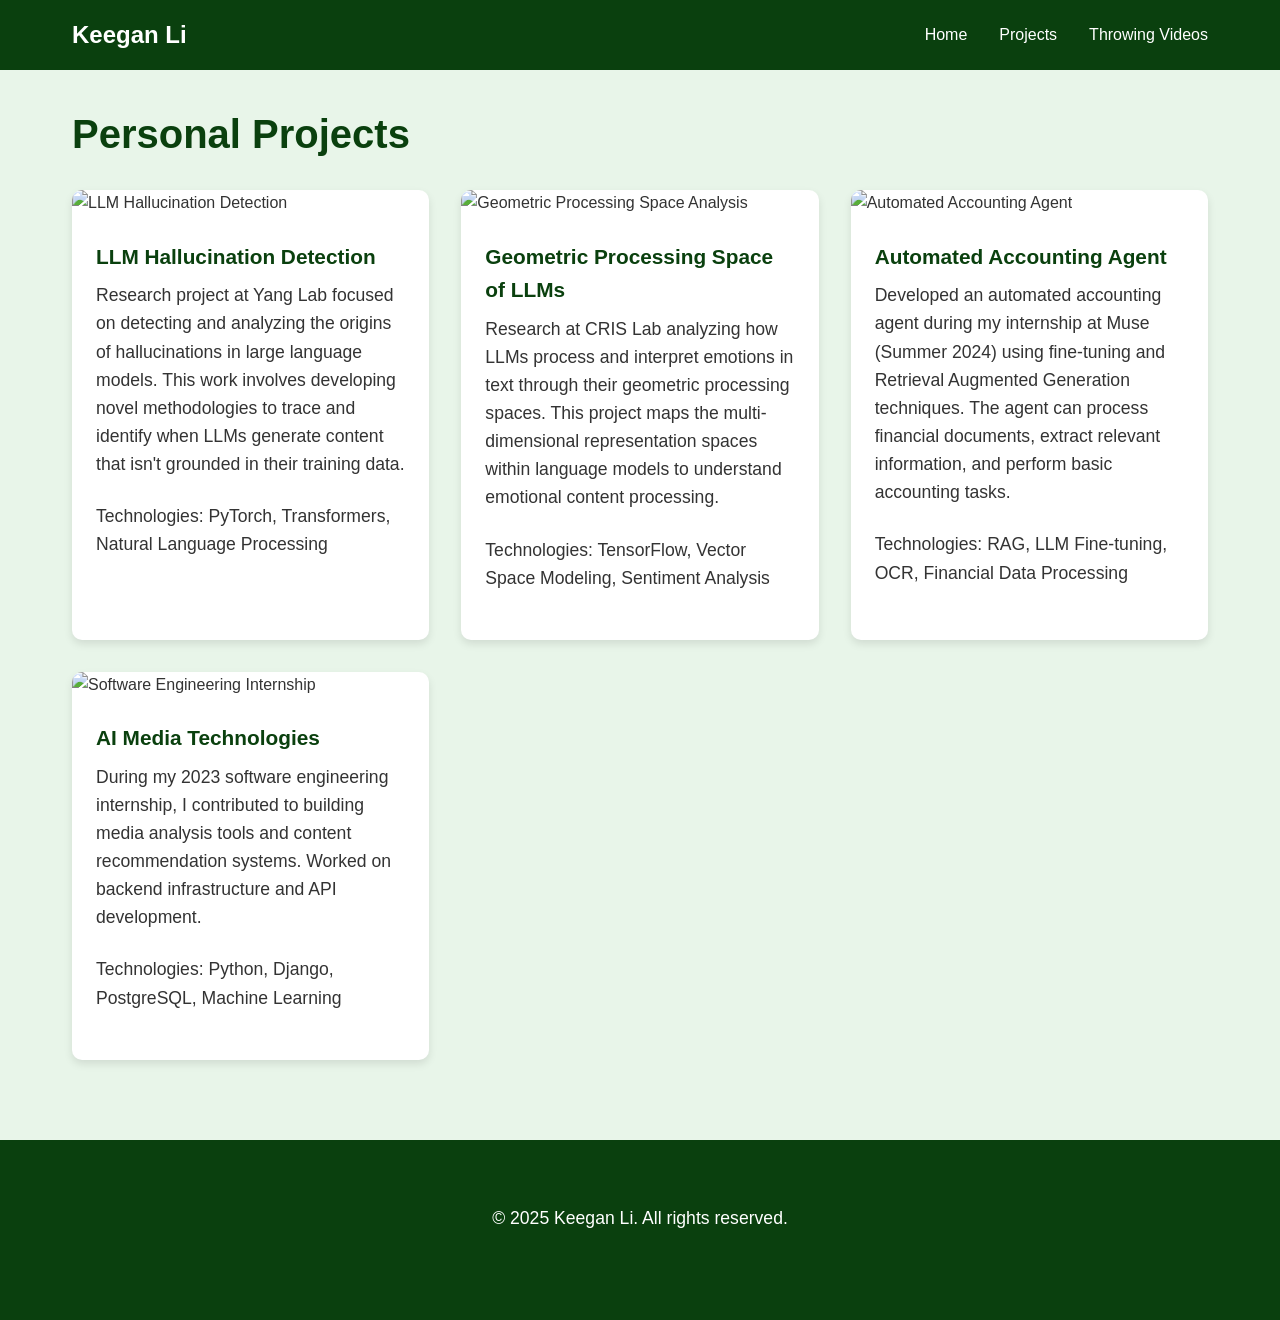
==== projects.html @ 34dee55e "first commit" ====
<!DOCTYPE html>
<html lang="en">
<head>
    <meta charset="UTF-8">
    <meta name="viewport" content="width=device-width, initial-scale=1.0">
    <title>Keegan Li - Projects</title>
    <link rel="stylesheet" href="css/styles.css">
</head>
<body>
    <!-- Navigation -->
    <nav>
        <div class="navbar">
            <a href="index.html" class="logo">Keegan Li</a>
            <ul class="nav-links">
                <li><a href="index.html">Home</a></li>
                <li><a href="projects.html">Projects</a></li>
                <li><a href="videos.html">Throwing Videos</a></li>
            </ul>
        </div>
    </nav>
    
    <!-- Projects Section -->
    <section class="container">
        <h1>Personal Projects</h1>
        <div class="projects-grid">
            <div class="project-card">
                <img src="/api/placeholder/400/200" alt="LLM Hallucination Detection" class="project-img">
                <div class="project-content">
                    <h3>LLM Hallucination Detection</h3>
                    <p>Research project at Yang Lab focused on detecting and analyzing the origins of hallucinations in large language models. This work involves developing novel methodologies to trace and identify when LLMs generate content that isn't grounded in their training data.</p>
                    <p>Technologies: PyTorch, Transformers, Natural Language Processing</p>
                </div>
            </div>
            <div class="project-card">
                <img src="/api/placeholder/400/200" alt="Geometric Processing Space Analysis" class="project-img">
                <div class="project-content">
                    <h3>Geometric Processing Space of LLMs</h3>
                    <p>Research at CRIS Lab analyzing how LLMs process and interpret emotions in text through their geometric processing spaces. This project maps the multi-dimensional representation spaces within language models to understand emotional content processing.</p>
                    <p>Technologies: TensorFlow, Vector Space Modeling, Sentiment Analysis</p>
                </div>
            </div>
            <div class="project-card">
                <img src="/api/placeholder/400/200" alt="Automated Accounting Agent" class="project-img">
                <div class="project-content">
                    <h3>Automated Accounting Agent</h3>
                    <p>Developed an automated accounting agent during my internship at Muse (Summer 2024) using fine-tuning and Retrieval Augmented Generation techniques. The agent can process financial documents, extract relevant information, and perform basic accounting tasks.</p>
                    <p>Technologies: RAG, LLM Fine-tuning, OCR, Financial Data Processing</p>
                </div>
            </div>
            <div class="project-card">
                <img src="/api/placeholder/400/200" alt="Software Engineering Internship" class="project-img">
                <div class="project-content">
                    <h3>AI Media Technologies</h3>
                    <p>During my 2023 software engineering internship, I contributed to building media analysis tools and content recommendation systems. Worked on backend infrastructure and API development.</p>
                    <p>Technologies: Python, Django, PostgreSQL, Machine Learning</p>
                </div>
            </div>
        </div>
    </section>
    
    <!-- Footer -->
    <footer>
        <div class="container">
            <p>&copy; 2025 Keegan Li. All rights reserved.</p>
        </div>
    </footer>
</body>
</html>
---- css/styles.css ----
/* Global Styles */
:root {
    --light-green: #e8f5e9; /* Lighter green */
    --medium-green: #bef4c0;
    --dark-green: #0a400e; /* Darker green */
    --text-dark: #333;
    --text-light: #fff;
}

* {
    margin: 0;
    padding: 0;
    box-sizing: border-box;
    font-family: 'Segoe UI', Tahoma, Geneva, Verdana, sans-serif;
}

body {
    background-color: var(--light-green);
    color: var(--text-dark);
    line-height: 1.6;
}

.container {
    max-width: 1200px;
    margin: 0 auto;
    padding: 2rem;
}

/* Navbar Styles */
nav {
    background-color: var(--dark-green);
    padding: 1rem 0;
    position: sticky;
    top: 0;
    z-index: 100;
}

.navbar {
    display: flex;
    justify-content: space-between;
    align-items: center;
    max-width: 1200px;
    margin: 0 auto;
    padding: 0 2rem;
}

.logo {
    font-size: 1.5rem;
    font-weight: bold;
    color: var(--text-light);
    text-decoration: none;
}

.nav-links {
    display: flex;
    list-style: none;
}

.nav-links li {
    margin-left: 2rem;
}

.nav-links a {
    color: var(--text-light);
    text-decoration: none;
    font-weight: 500;
    transition: color 0.3s;
}

.nav-links a:hover {
    color: var(--medium-green);
}

/* Section Styles */
section {
    padding: 3rem 0;
}

h1 {
    font-size: 2.5rem;
    margin-bottom: 1.5rem;
    color: var(--dark-green);
}

h2 {
    font-size: 2rem;
    margin-bottom: 1rem;
    color: var(--dark-green);
}

p {
    margin-bottom: 1.5rem;
    font-size: 1.1rem;
}

/* Home Page Styles */
.profile {
    display: flex;
    align-items: flex-start;
    gap: 2rem;
    margin-bottom: 2rem;
}

.profile-img {
    width: 250px;
    height: 250px;
    border-radius: 50%;
    object-fit: cover;
    border: 5px solid var(--medium-green);
}

.bio {
    flex: 1;
}

.social-links {
    margin-top: 1.5rem;
}

.social-links a {
    display: inline-flex;
    align-items: center;
    margin-right: 1.5rem;
    text-decoration: none;
    color: var(--dark-green);
    font-weight: 500;
}

.social-links a:hover {
    text-decoration: underline;
}

.social-links svg {
    margin-right: 0.5rem;
}

/* Projects Page Styles */
.projects-grid {
    display: grid;
    grid-template-columns: repeat(auto-fill, minmax(300px, 1fr));
    gap: 2rem;
}

.project-card {
    background-color: white;
    border-radius: 10px;
    overflow: hidden;
    box-shadow: 0 4px 8px rgba(0, 0, 0, 0.1);
    transition: transform 0.3s;
}

.project-card:hover {
    transform: translateY(-5px);
}

.project-img {
    width: 100%;
    height: 200px;
    object-fit: cover;
}

.project-content {
    padding: 1.5rem;
}

.project-content h3 {
    font-size: 1.3rem;
    margin-bottom: 0.5rem;
    color: var(--dark-green);
}

/* Videos Page Styles */
.videos-grid {
    display: grid;
    grid-template-columns: repeat(auto-fill, minmax(400px, 1fr));
    gap: 2rem;
}

.video-card {
    background-color: white;
    border-radius: 10px;
    overflow: hidden;
    box-shadow: 0 4px 8px rgba(0, 0, 0, 0.1);
}

.video-container {
    position: relative;
    padding-bottom: 56.25%; /* 16:9 aspect ratio */
    height: 0;
    overflow: hidden;
}

.video-container iframe {
    position: absolute;
    top: 0;
    left: 0;
    width: 100%;
    height: 100%;
    border: none;
}

.video-content {
    padding: 1.5rem;
}

.video-content h3 {
    font-size: 1.3rem;
    margin-bottom: 0.5rem;
    color: var(--dark-green);
}

/* Footer Styles */
footer {
    background-color: var(--dark-green);
    color: var(--text-light);
    text-align: center;
    padding: 2rem 0;
    margin-top: 3rem;
}

/* Responsive Styles */
@media (max-width: 768px) {
    .profile {
        flex-direction: column;
        align-items: center;
        text-align: center;
    }
    
    .navbar {
        flex-direction: column;
        padding: 1rem;
    }
    
    .nav-links {
        margin-top: 1rem;
    }
    
    .nav-links li {
        margin: 0 0.5rem;
    }
}
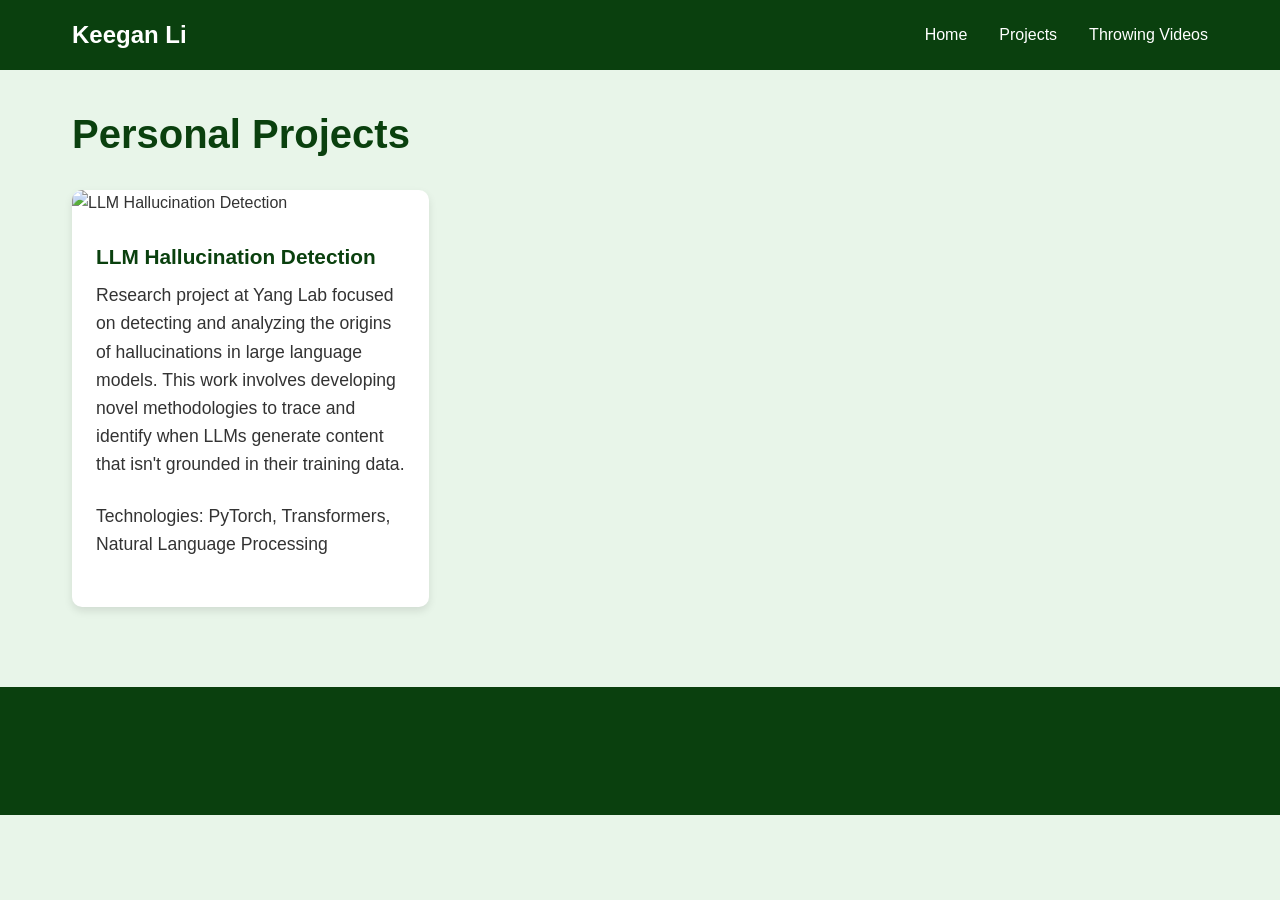
==== commit 76cb859a: "commit" ====
--- a/projects.html
+++ b/projects.html
@@ -31,37 +31,12 @@
                     <p>Technologies: PyTorch, Transformers, Natural Language Processing</p>
                 </div>
             </div>
-            <div class="project-card">
-                <img src="/api/placeholder/400/200" alt="Geometric Processing Space Analysis" class="project-img">
-                <div class="project-content">
-                    <h3>Geometric Processing Space of LLMs</h3>
-                    <p>Research at CRIS Lab analyzing how LLMs process and interpret emotions in text through their geometric processing spaces. This project maps the multi-dimensional representation spaces within language models to understand emotional content processing.</p>
-                    <p>Technologies: TensorFlow, Vector Space Modeling, Sentiment Analysis</p>
-                </div>
-            </div>
-            <div class="project-card">
-                <img src="/api/placeholder/400/200" alt="Automated Accounting Agent" class="project-img">
-                <div class="project-content">
-                    <h3>Automated Accounting Agent</h3>
-                    <p>Developed an automated accounting agent during my internship at Muse (Summer 2024) using fine-tuning and Retrieval Augmented Generation techniques. The agent can process financial documents, extract relevant information, and perform basic accounting tasks.</p>
-                    <p>Technologies: RAG, LLM Fine-tuning, OCR, Financial Data Processing</p>
-                </div>
-            </div>
-            <div class="project-card">
-                <img src="/api/placeholder/400/200" alt="Software Engineering Internship" class="project-img">
-                <div class="project-content">
-                    <h3>AI Media Technologies</h3>
-                    <p>During my 2023 software engineering internship, I contributed to building media analysis tools and content recommendation systems. Worked on backend infrastructure and API development.</p>
-                    <p>Technologies: Python, Django, PostgreSQL, Machine Learning</p>
-                </div>
-            </div>
         </div>
     </section>
     
     <!-- Footer -->
     <footer>
         <div class="container">
-            <p>&copy; 2025 Keegan Li. All rights reserved.</p>
         </div>
     </footer>
 </body>
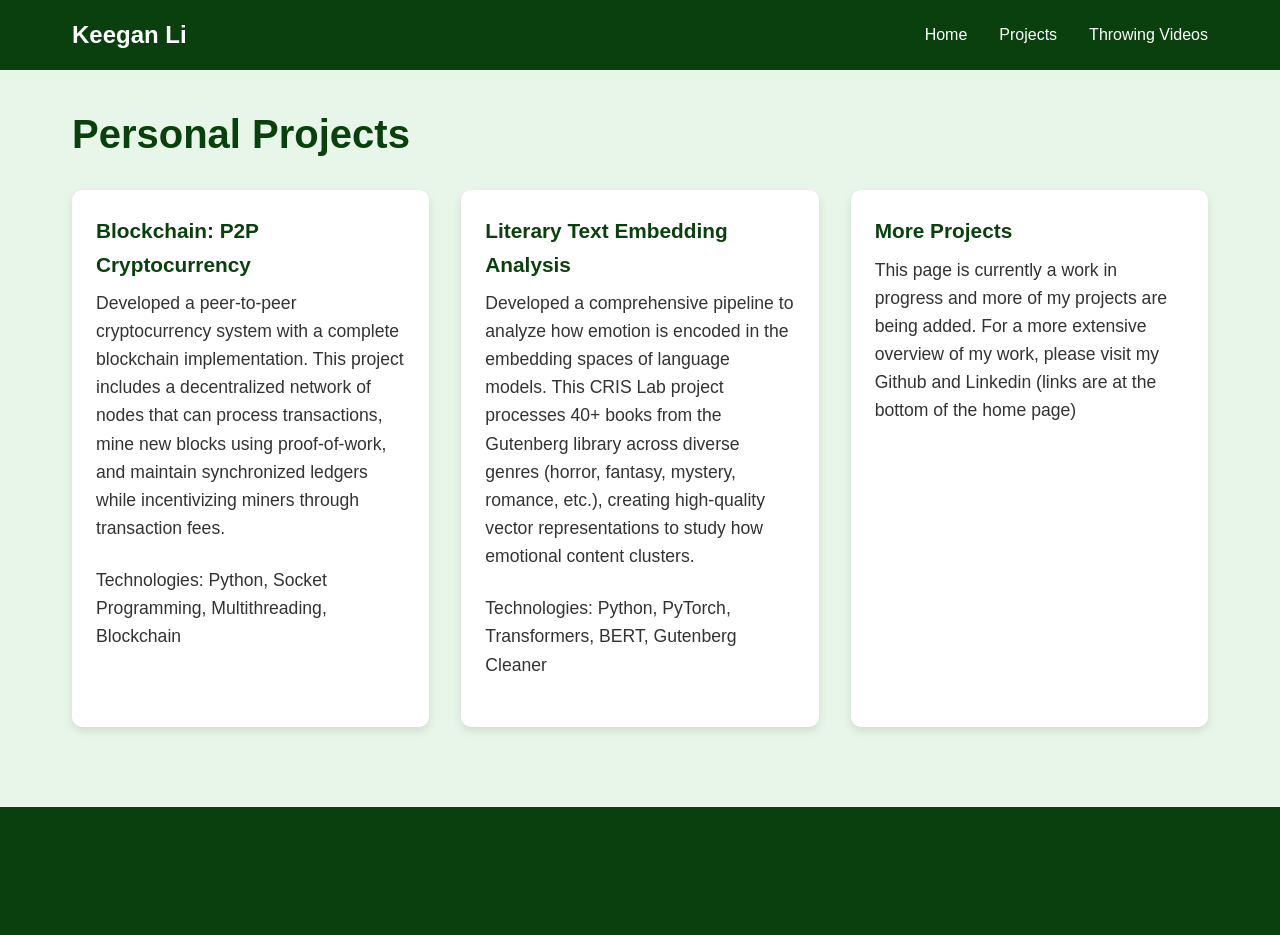
==== commit cb30b57d: "massive changes" ====
--- a/projects.html
+++ b/projects.html
@@ -20,24 +20,227 @@
     </nav>
     
     <!-- Projects Section -->
-    <section class="container">
-        <h1>Personal Projects</h1>
-        <div class="projects-grid">
-            <div class="project-card">
-                <img src="/api/placeholder/400/200" alt="LLM Hallucination Detection" class="project-img">
-                <div class="project-content">
-                    <h3>LLM Hallucination Detection</h3>
-                    <p>Research project at Yang Lab focused on detecting and analyzing the origins of hallucinations in large language models. This work involves developing novel methodologies to trace and identify when LLMs generate content that isn't grounded in their training data.</p>
-                    <p>Technologies: PyTorch, Transformers, Natural Language Processing</p>
+<section class="container">
+    <h1>Personal Projects</h1>
+    <div class="projects-grid">
+        <!-- Mock Cryptocurrency Project Card -->
+        <div class="project-card tv-card" onclick="openTVModal('crypto-modal')">
+            <div class="project-content">
+                <h3>Blockchain: P2P Cryptocurrency</h3>
+                <p>Developed a peer-to-peer cryptocurrency system with a complete blockchain implementation. This project includes a decentralized network of nodes that can process transactions, mine new blocks using proof-of-work, and maintain synchronized ledgers while incentivizing miners through transaction fees.</p>
+                <p>Technologies: Python, Socket Programming, Multithreading, Blockchain</p>
+            </div>
+        </div>
+
+        <!-- Literary Text Embedding Analysis Project Card -->
+        <div class="project-card tv-card" onclick="openTVModal('preprocessing-modal')">
+            <div class="project-content">
+                <h3>Literary Text Embedding Analysis</h3>
+                <p>Developed a comprehensive pipeline to analyze how emotion is encoded in the embedding spaces of language models. This CRIS Lab project processes 40+ books from the Gutenberg library across diverse genres (horror, fantasy, mystery, romance, etc.), creating high-quality vector representations to study how emotional content clusters.</p>
+                <p>Technologies: Python, PyTorch, Transformers, BERT, Gutenberg Cleaner</p>
+            </div>
+        </div>
+
+        <div class="project-card">
+            <div class="project-content">
+                <h3>More Projects</h3>
+                <p>This page is currently a work in progress and more of my projects are being added. For a more extensive overview of my work, please visit my Github and Linkedin (links are at the bottom of the home page)</p>
+            </div>
+        </div>
+        
+    </div>
+</section>
+
+<!-- Cryptocurrency Project Modal -->
+<div id="crypto-modal" class="tv-modal">
+    <div class="tv-modal-content">
+        <div class="tv-screen">
+            <div class="tv-inner">
+                <span class="close-tv" onclick="closeTVModal('crypto-modal')">&times;</span>
+                <h2>Blockchain: Peer-to-Peer Cryptocurrency System</h2>
+                <div class="tv-content">
+                    <div class="modal-layout">
+                        
+                        <p>I developed a functional cryptocurrency system built on blockchain technology. The system includes a distributed network of nodes that can mine blocks, process transactions, and maintain a synchronized blockchain across the network.</p>
+                        
+                        <img src="/data/Crypto File Structure.png" alt="Crypto File Structure" class="modal-img">
+                        
+                        <h3>System Architecture</h3>
+                        
+                        <h4>1. Blockchain Implementation</h4>
+                        <p>The core of the system is a blockchain implementation featuring:</p>
+                        <ul>
+                            <li>Proof-of-work consensus mechanism with adjustable difficulty</li>
+                            <li>Transaction validation and processing</li>
+                            <li>Automatic mining rewards (10% transaction fee)</li>
+                            <li>Chain synchronization across nodes</li>
+                        </ul>
+                        
+                        <h4>2. Node Network</h4>
+                        <p>Each node in the network can:</p>
+                        <ul>
+                            <li>Broadcast transactions to all active nodes</li>
+                            <li>Mine new blocks with valid transactions</li>
+                            <li>Receive and process blockchain updates from peers</li>
+                            <li>Maintain a local copy of the blockchain</li>
+                            <li>Track account balances based on transaction history</li>
+                        </ul>
+                        
+                        <h4>3. User Interface</h4>
+                        <p>The system includes a console-based wallet interface that allows users to:</p>
+                        <ul>
+                            <li>Send ChimChimCoins to other users in the network</li>
+                            <li>View current account balance</li>
+                            <li>View active nodes in the network</li>
+                            <li>Examine the blockchain's transaction history</li>
+                        </ul>
+                        
+                        <h3>Technical Implementation</h3>
+                        <p>The project is implemented in Python and takes advantage of:</p>
+                        <ul>
+                            <li>Socket programming for network communication</li>
+                            <li>Multithreading for concurrent processing (mining, network listening, etc.)</li>
+                            <li>JSON for data serialization and blockchain storage</li>
+                            <li>Cryptographic hashing for block validation</li>
+                            <li>Queue management for transaction processing</li>
+                        </ul>
+                        
+                        <h3>Challenges & Solutions</h3>
+                        <ul>
+                            <li>Blockchain Synchronization: Implemented a mechanism to compare chain lengths and resolve conflicts by selecting the longest valid chain</li>
+                            <li>Concurrent Transaction Processing: Used thread-safe queues to manage incoming transactions while mining</li>
+                            <li>Network Resilience: Implemented error handling and peer management to handle node connections and disconnections</li>
+                        </ul>
+                        
+                        <h3>Key Features</h3>
+                        <ul>
+                            <li>Decentralized architecture with no central authority</li>
+                            <li>Transparent transaction ledger accessible to all network participants</li>
+                            <li>Secure cryptographic validation of transactions</li>
+                            <li>Economic incentives for miners through transaction fees</li>
+                        </ul>
+                        <h3><a href="https://github.com/Keegan-L/Blockchain-Mock-Crypto" target = "blank">Repository</a></h3>
+                        
+                    </div>
                 </div>
             </div>
         </div>
-    </section>
+    </div>
+</div>
+
+<!-- Literary Text Embedding Modal (Previous Modal) -->
+<div id="preprocessing-modal" class="tv-modal">
+    <div class="tv-modal-content">
+        <div class="tv-screen">
+            <div class="tv-inner">
+                <span class="close-tv" onclick="closeTVModal('preprocessing-modal')">&times;</span>
+                <h2>Literary Text Embedding Analysis for Emotional Clustering</h2>
+                <div class="tv-content">
+                    <div class="modal-layout">
+                        
+                        <p>At Columbia's CRIS Lab (Computational Research on Interpretations and Semantics), I developed a computational pipeline to investigate whether language model embedding spaces naturally cluster by emotional content. This project involves processing over 40 literary texts spanning horror, fantasy, mystery, romance, and other genres from the Gutenberg library, transforming them into vector representations, and analyzing the resulting embedding space.</p>
+                        
+                        <h3>Project Pipeline</h3>
+                        
+                        <h4>1. Text Preprocessing & Chapterization</h4>
+                        <img src="/data/Cleaner Code.png" alt="Text Cleaning Code" class="modal-img">
+                        <p>My pipeline begins by organizing literary texts from the Gutenberg corpus by genre. The process includes:</p>
+                        <ul>
+                            <li>Automated chapter detection using both standard and custom chapterization algorithms</li>
+                            <li>Cleaning texts to remove metadata, headers, and other non-narrative content using the Gutenberg Cleaner library</li>
+                            <li>Handling edge cases where standard chapterization fails with a fallback custom solution</li>
+                            <li>Preserving genre information throughout the processing pipeline</li>
+                        </ul>
+                        <p>The code systematically processes each book within its genre directory, creating a well-structured dataset of chapters ready for vectorization.</p>
+                        
+                        <h4>2. Text Vectorization & Embedding Generation</h4>
+                        <img src="/data/Embedding Code.png" alt="Vector Embeddings Visualization" class="modal-img">
+                        <p>The second phase transforms the cleaned, chapterized text into high-dimensional vectors:</p>
+                        <ul>
+                            <li>Using transformer-based models to generate contextual embeddings</li>
+                            <li>Extracting [CLS] token representations as chapter-level embeddings</li>
+                            <li>Maintaining the association between embeddings and their source genres</li>
+                            <li>Handling long texts through appropriate truncation and padding strategies</li>
+                        </ul>
+                        <p>Each chapter is independently vectorized, creating a rich dataset of embeddings that capture the semantic and potentially emotional characteristics of the text.</p>
+                        
+                        <h4>3. Embedding Space Analysis</h4>
+                        <p>We are currently working on this phase of the project. This final stage involves analyzing the embedding space to determine if emotional content naturally clusters based on the vector representations generated in the previous step.</p>
+                        
+                        <h3>Technical Challenges</h3>
+                        <ul>
+                            <li>Processing a diverse corpus with inconsistent formatting</li>
+                            <li>Handling long literary texts within the context window constraints of transformer models</li>
+                            <li>Developing fallback mechanisms for texts that resist standard chapterization</li>
+                            <li>Managing memory constraints when generating embeddings for large datasets</li>
+                        </ul>
+                        
+                        <h3>Impact</h3>
+                        <p>This research contributes to our understanding of how language models encode and process emotions in text. The findings may inform future model design and provide insights into how artificial neural networks represent complex human emotional concepts.</p>
+                        
+                        <h3>Technologies</h3>
+                        <p>Python, PyTorch, Hugging Face Transformers, BERT, AutoTokenizer, scikit-learn for visualization and clustering</p>
+                    </div>
+                </div>
+            </div>
+        </div>
+    </div>
+</div>
     
     <!-- Footer -->
     <footer>
         <div class="container">
         </div>
     </footer>
+
+    <!-- JavaScript for TV Screen Effect -->
+    <script>
+        function openTVModal(modalId) {
+            const modal = document.getElementById(modalId);
+            modal.style.display = "flex";
+            
+            // Add TV turn on animation class
+            const tvScreen = modal.querySelector('.tv-screen');
+            tvScreen.classList.add('tv-turn-on');
+            
+            // Play "TV on" sound effect (optional)
+            // const tvOnSound = new Audio('path-to-tv-on-sound.mp3');
+            // tvOnSound.play();
+            
+            // Don't remove the animation class to keep the screen fully visible
+        }
+        
+        function closeTVModal(modalId) {
+            const modal = document.getElementById(modalId);
+            const tvScreen = modal.querySelector('.tv-screen');
+            
+            // Remove turn on class if present
+            tvScreen.classList.remove('tv-turn-on');
+            
+            // Add TV turn off animation class
+            tvScreen.classList.add('tv-turn-off');
+            
+            // Play "TV off" sound effect (optional)
+            // const tvOffSound = new Audio('path-to-tv-off-sound.mp3');
+            // tvOffSound.play();
+            
+            // Wait for animation to complete before hiding modal
+            setTimeout(() => {
+                modal.style.display = "none";
+                tvScreen.classList.remove('tv-turn-off');
+            }, 700);
+        }
+        
+        // Close modal if clicked outside content
+        window.addEventListener('click', function(event) {
+            const modals = document.getElementsByClassName('tv-modal');
+            for (let modal of modals) {
+                if (event.target === modal) {
+                    const modalId = modal.getAttribute('id');
+                    closeTVModal(modalId);
+                }
+            }
+        });
+    </script>
 </body>
 </html>
--- a/css/styles.css
+++ b/css/styles.css
@@ -238,4 +238,167 @@
     .nav-links li {
         margin: 0 0.5rem;
     }
+}
+/* TV Card Styles */
+.tv-card {
+    cursor: pointer;
+    position: relative;
+    overflow: hidden;
+}
+
+.tv-card::after {
+    content: 'Click to expand';
+    position: absolute;
+    bottom: 15px;
+    right: 15px;
+    background: var(--dark-green);
+    color: white;
+    padding: 5px 10px;
+    border-radius: 4px;
+    font-size: 0.8rem;
+    opacity: 0;
+    transition: opacity 0.3s;
+}
+
+.tv-card:hover::after {
+    opacity: 1;
+}
+
+/* TV Modal Styles */
+.tv-modal {
+    display: none;
+    position: fixed;
+    top: 0;
+    left: 0;
+    width: 100%;
+    height: 100%;
+    background-color: rgba(0, 0, 0, 0.8);
+    z-index: 1000;
+    align-items: center;
+    justify-content: center;
+}
+
+.tv-modal-content {
+    width: 90%;
+    max-width: 1200px;
+    position: relative;
+}
+
+.tv-screen {
+    background-color: white;
+    overflow: hidden;
+    position: relative;
+    height: 85vh;
+    width: 100%;
+    border-radius: 20px;
+}
+
+.tv-inner {
+    padding: 40px;
+    position: relative;
+    overflow: auto;
+    height: 100%;
+    border-radius: 18px;
+}
+
+.close-tv {
+    position: absolute;
+    top: 15px;
+    right: 20px;
+    font-size: 30px;
+    color: var(--dark-green);
+    cursor: pointer;
+    z-index: 1001;
+}
+
+.close-tv:hover {
+    color: #900;
+}
+
+.modal-img {
+    width: 100%;
+    border-radius: 12px;
+    margin-bottom: 25px;
+    box-shadow: 0 6px 12px rgba(0, 0, 0, 0.1);
+}
+
+.tv-content {
+    margin-top: 25px;
+}
+
+.modal-layout {
+    max-width: 1100px;
+    margin: 0 auto;
+}
+
+.tv-content h3 {
+    margin: 30px 0 15px;
+    color: var(--dark-green);
+    font-size: 1.4rem;
+}
+
+.tv-content h4 {
+    color: var(--dark-green);
+    margin: 25px 0 10px;
+    font-size: 1.2rem;
+}
+
+.tv-content ul {
+    margin-left: 20px;
+    margin-bottom: 20px;
+}
+
+.tv-content li {
+    margin-bottom: 8px;
+}
+
+/* TV Screen Turn On/Off Animations */
+.tv-turn-on {
+    animation: tvTurnOn 0.7s ease-out forwards;
+    clip-path: inset(50% 0 50% 0);
+}
+
+.tv-turn-off {
+    animation: tvTurnOff 0.5s ease-in forwards;
+}
+
+@keyframes tvTurnOn {
+    0% {
+        clip-path: inset(50% 0 50% 0);
+    }
+    100% {
+        clip-path: inset(0 0 0 0);
+    }
+}
+
+@keyframes tvTurnOff {
+    0% {
+        clip-path: inset(0 0 0 0);
+    }
+    100% {
+        clip-path: inset(50% 0 50% 0);
+    }
+}
+
+/* TV static effect on open and close */
+.tv-turn-on::before, .tv-turn-off::before {
+    content: '';
+    position: absolute;
+    top: 0;
+    left: 0;
+    width: 100%;
+    height: 100%;
+    background: linear-gradient(transparent, rgba(255, 255, 255, 0.2), transparent);
+    pointer-events: none;
+    z-index: 2;
+    animation: staticEffect 0.3s linear;
+}
+
+@keyframes staticEffect {
+    0%, 100% {
+        opacity: 0;
+    }
+    50% {
+        opacity: 1;
+    }
 }
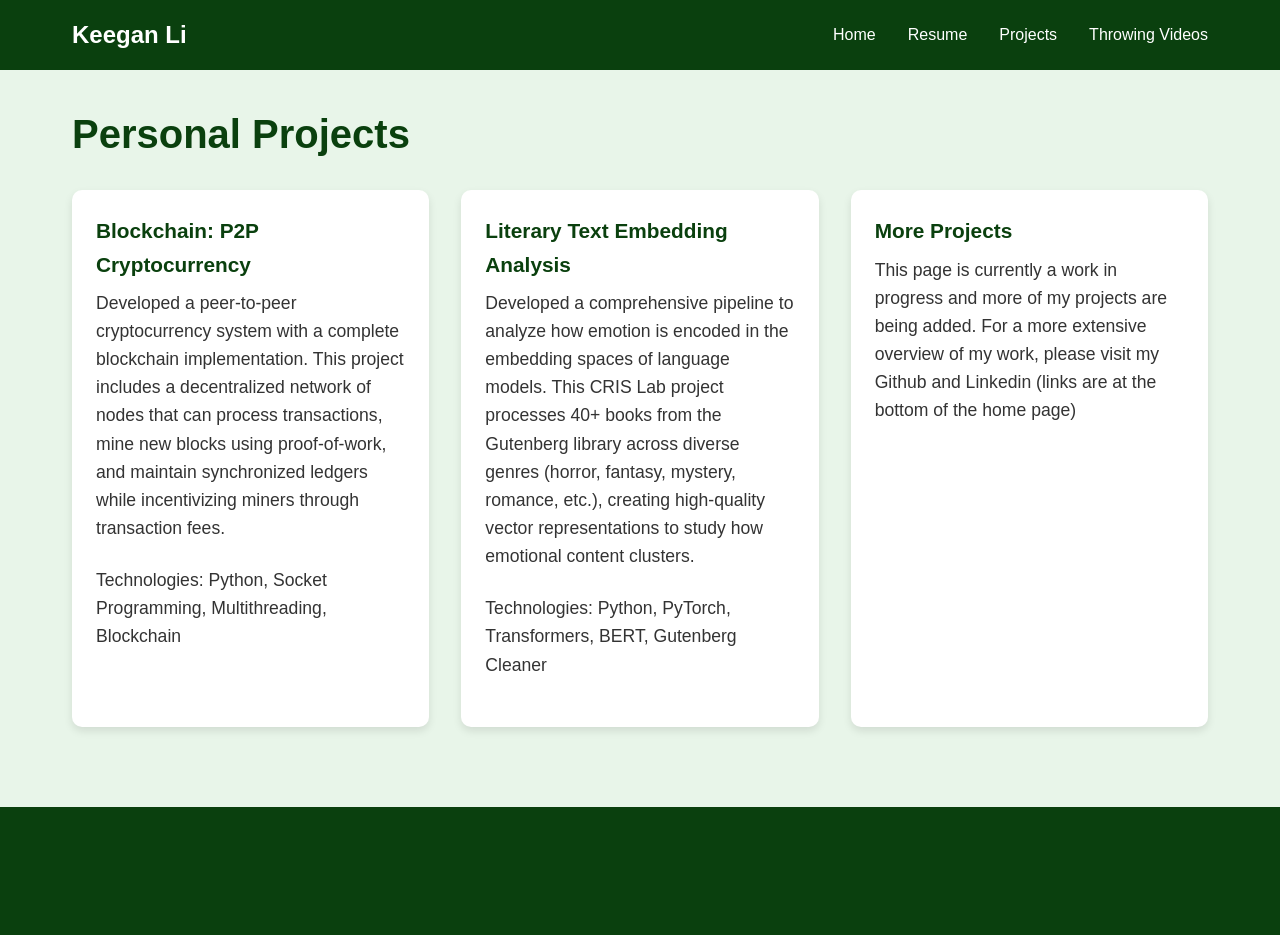
==== commit d49036d5: "final push of the day" ====
--- a/projects.html
+++ b/projects.html
@@ -13,6 +13,7 @@
             <a href="index.html" class="logo">Keegan Li</a>
             <ul class="nav-links">
                 <li><a href="index.html">Home</a></li>
+                <li><a href="resume.html">Resume</a></li>
                 <li><a href="projects.html">Projects</a></li>
                 <li><a href="videos.html">Throwing Videos</a></li>
             </ul>
@@ -64,7 +65,7 @@
                         <p>I developed a functional cryptocurrency system built on blockchain technology. The system includes a distributed network of nodes that can mine blocks, process transactions, and maintain a synchronized blockchain across the network.</p>
                         
                         <img src="/data/Crypto File Structure.png" alt="Crypto File Structure" class="modal-img">
-                        
+
                         <h3>System Architecture</h3>
                         
                         <h4>1. Blockchain Implementation</h4>
--- a/css/styles.css
+++ b/css/styles.css
@@ -132,6 +132,21 @@
 
 .social-links svg {
     margin-right: 0.5rem;
+}
+
+/* Resume Page Styles */
+.resume-container {
+    background-color: white;
+    border-radius: 10px;
+    box-shadow: 0 4px 8px rgba(0, 0, 0, 0.1);
+    padding: 20px;
+    margin-bottom: 2rem;
+}
+
+.resume-pdf {
+    width: 100%;
+    height: 800px;
+    border: none;
 }
 
 /* Projects Page Styles */
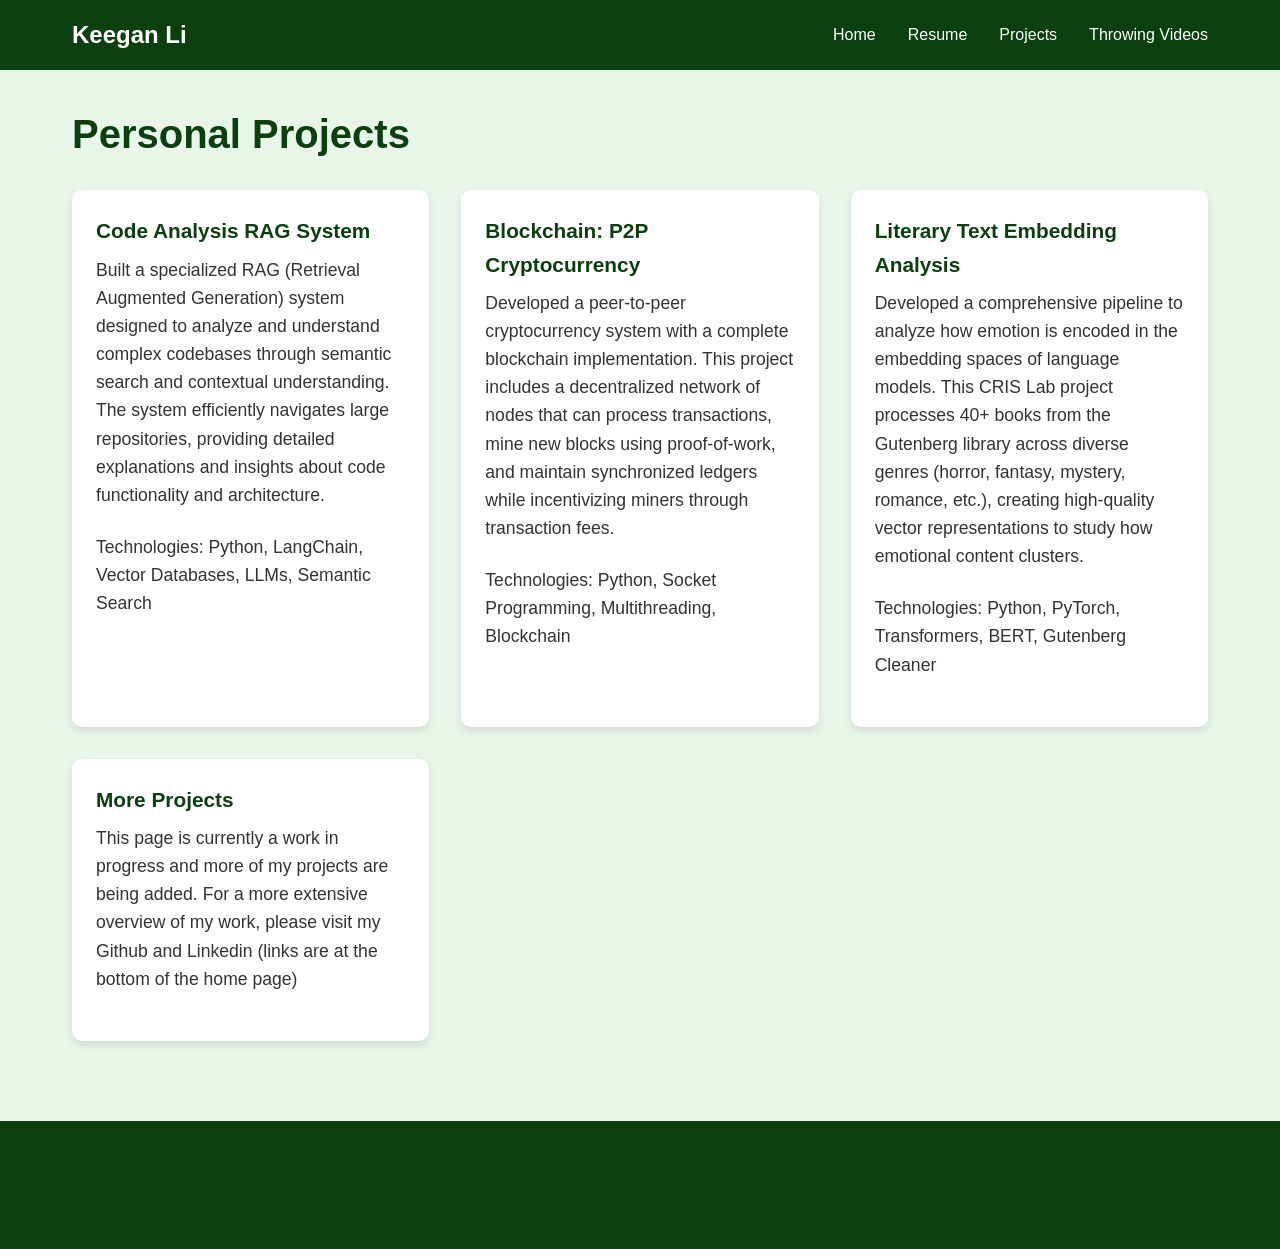
==== commit 90dc8392: "new RAG project card" ====
--- a/projects.html
+++ b/projects.html
@@ -24,6 +24,15 @@
 <section class="container">
     <h1>Personal Projects</h1>
     <div class="projects-grid">
+        <!-- Code Analysis RAG Project Card -->
+        <div class="project-card tv-card" onclick="openTVModal('code-analysis-modal')">
+            <div class="project-content">
+                <h3>Code Analysis RAG System</h3>
+                <p>Built a specialized RAG (Retrieval Augmented Generation) system designed to analyze and understand complex codebases through semantic search and contextual understanding. The system efficiently navigates large repositories, providing detailed explanations and insights about code functionality and architecture.</p>
+                <p>Technologies: Python, LangChain, Vector Databases, LLMs, Semantic Search</p>
+            </div>
+        </div>
+
         <!-- Mock Cryptocurrency Project Card -->
         <div class="project-card tv-card" onclick="openTVModal('crypto-modal')">
             <div class="project-content">
@@ -51,6 +60,114 @@
         
     </div>
 </section>
+
+<!-- Code Analysis RAG Project Modal -->
+<div id="code-analysis-modal" class="tv-modal">
+    <div class="tv-modal-content">
+        <div class="tv-screen">
+            <div class="tv-inner">
+                <span class="close-tv" onclick="closeTVModal('code-analysis-modal')">&times;</span>
+                <h2>Code Analysis RAG System</h2>
+                <div class="tv-content">
+                    <div class="modal-layout">
+                        
+                        <h3><a href="https://github.com/Keegan-L/Code-Analysis-Rag" target="_blank">GitHub Repository</a></h3>
+                        
+                        <p>I developed a specialized Retrieval Augmented Generation (RAG) system designed to analyze and understand complex codebases. This tool enables developers to quickly comprehend unfamiliar repositories through natural language interaction and semantic search.</p>
+                        
+                        <h3>Functionality</h3>
+
+                        <h4>1. Code Repository Upload</h4>
+
+                        <img src="/data/Code Ingest.png" alt="Code Ingest Page" class="modal-img">
+
+                        <h4>2. Code Summary</h4>
+
+                        <h5>Provides a summary of the code repository, which is uploaded as a zip file.</h5>
+
+                        <h4>3. Generate Documentation</h4>
+                        
+                        <h5>The green button below generates a duplicate of the uploaded repository zip file, with each file having generated code documentation prepended at the top.</h5>
+
+                        <img src="/data/Code Summary.png" alt="Code Ingest Page" class="modal-img">
+
+                        <h4>4. Code Inquiry Chatbot</h4>
+
+                        <h5>RAG agent allows user to ask specific questions about the code functionality, specific </h5>
+                        <h3>System Architecture</h3>
+
+                        <img src="/data/Code Question.png" alt="Code Ingest Page" class="modal-img">
+                        
+                        <h3>System Architecture</h3>
+
+                        <h4>1. Code Ingestion Pipeline</h4>
+                        <p>The system features a sophisticated ingestion pipeline that:</p>
+                        <ul>
+                            <li>Automatically traverses repository file structures</li>
+                            <li>Identifies code files while filtering out non-essential elements</li>
+                            <li>Parses and chunks code files for optimal semantic embedding</li>
+                            <li>Preserves contextual relationships between code segments</li>
+                        </ul>
+                        
+                        <h4>2. Semantic Indexing</h4>
+                        <p>The indexing component utilizes:</p>
+                        <ul>
+                            <li>Advanced vector embeddings to capture code semantics</li>
+                            <li>Hierarchical representation to maintain project structure</li>
+                            <li>Context-aware retrieval for improved relevance</li>
+                            <li>Efficient vector database storage for fast querying</li>
+                        </ul>
+                        
+                        <h4>3. Query Understanding Engine</h4>
+                        <p>The system features a sophisticated query processing system that:</p>
+                        <ul>
+                            <li>Interprets natural language queries about code functionality</li>
+                            <li>Translates high-level questions into precise vector searches</li>
+                            <li>Identifies relevant code segments across multiple files</li>
+                            <li>Aggregates context from related code components</li>
+                        </ul>
+                        
+                        <h4>4. Response Generation</h4>
+                        <p>Using retrieved context, the system:</p>
+                        <ul>
+                            <li>Synthesizes comprehensive explanations of code functionality</li>
+                            <li>Provides architectural insights into repository structure</li>
+                            <li>Explains relationships between different components</li>
+                            <li>Generates summaries at varying levels of technical detail</li>
+                        </ul>
+                        
+                        <h3>Technical Implementation</h3>
+                        <p>The project leverages multiple advanced technologies:</p>
+                        <ul>
+                            <li>Python for core functionality and processing</li>
+                            <li>LangChain for orchestrating the RAG workflow</li>
+                            <li>Vector databases for efficient semantic storage and retrieval</li>
+                            <li>Large Language Models for context-aware response generation</li>
+                            <li>Semantic search algorithms for relevant code retrieval</li>
+                        </ul>
+                        
+                        <h3>Challenges & Solutions</h3>
+                        <ul>
+                            <li>Code Chunking Strategy: Developed specialized chunking methods that preserve function boundaries and maintain context</li>
+                            <li>Contextual Relevance: Implemented hybrid retrieval methods that combine semantic search with structural understanding</li>
+                            <li>Repository Navigation: Created a mapping system to maintain file relationships while enabling targeted searches</li>
+                            <li>Query Disambiguation: Built a query refinement system to clarify ambiguous questions about complex codebases</li>
+                        </ul>
+                        
+                        <h3>Key Features</h3>
+                        <ul>
+                            <li>Natural language interface for code exploration</li>
+                            <li>Cross-file context awareness for comprehensive understanding</li>
+                            <li>Architectural insights about repository structure</li>
+                            <li>Function-level explanations with relevant code snippets</li>
+                            <li>Project-wide documentation capabilities</li>
+                        </ul>
+                    </div>
+                </div>
+            </div>
+        </div>
+    </div>
+</div>
 
 <!-- Cryptocurrency Project Modal -->
 <div id="crypto-modal" class="tv-modal">
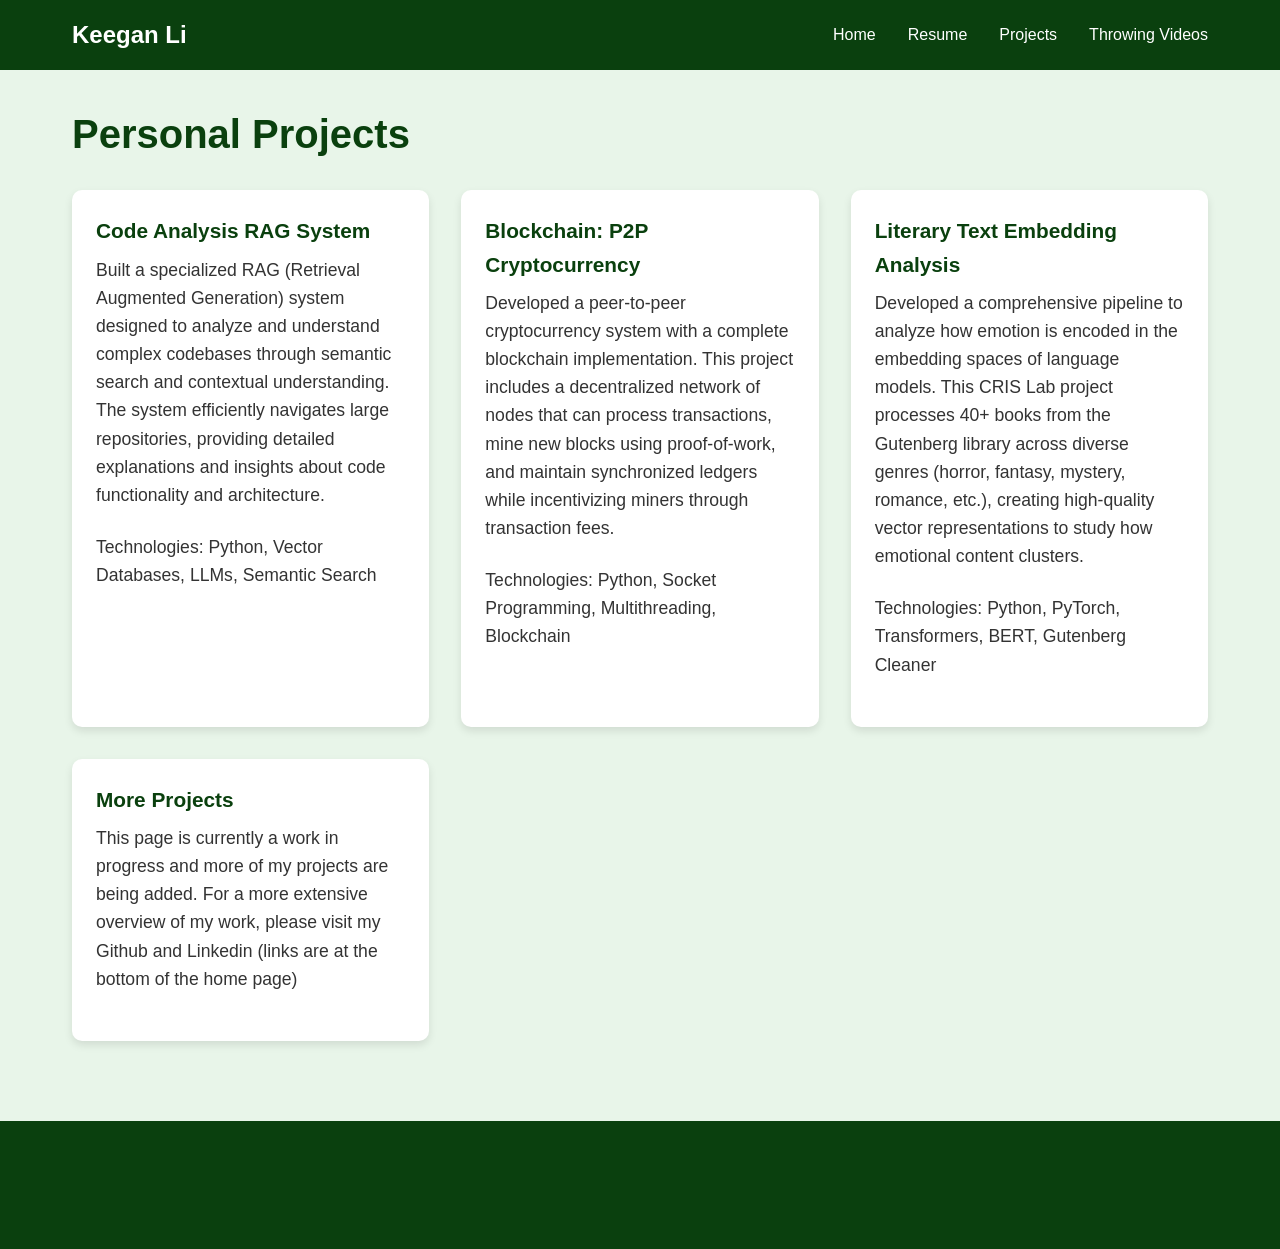
==== commit b307ea4a: "fixed a typo" ====
--- a/projects.html
+++ b/projects.html
@@ -29,7 +29,7 @@
             <div class="project-content">
                 <h3>Code Analysis RAG System</h3>
                 <p>Built a specialized RAG (Retrieval Augmented Generation) system designed to analyze and understand complex codebases through semantic search and contextual understanding. The system efficiently navigates large repositories, providing detailed explanations and insights about code functionality and architecture.</p>
-                <p>Technologies: Python, LangChain, Vector Databases, LLMs, Semantic Search</p>
+                <p>Technologies: Python, Vector Databases, LLMs, Semantic Search</p>
             </div>
         </div>
 
@@ -140,7 +140,6 @@
                         <p>The project leverages multiple advanced technologies:</p>
                         <ul>
                             <li>Python for core functionality and processing</li>
-                            <li>LangChain for orchestrating the RAG workflow</li>
                             <li>Vector databases for efficient semantic storage and retrieval</li>
                             <li>Large Language Models for context-aware response generation</li>
                             <li>Semantic search algorithms for relevant code retrieval</li>
